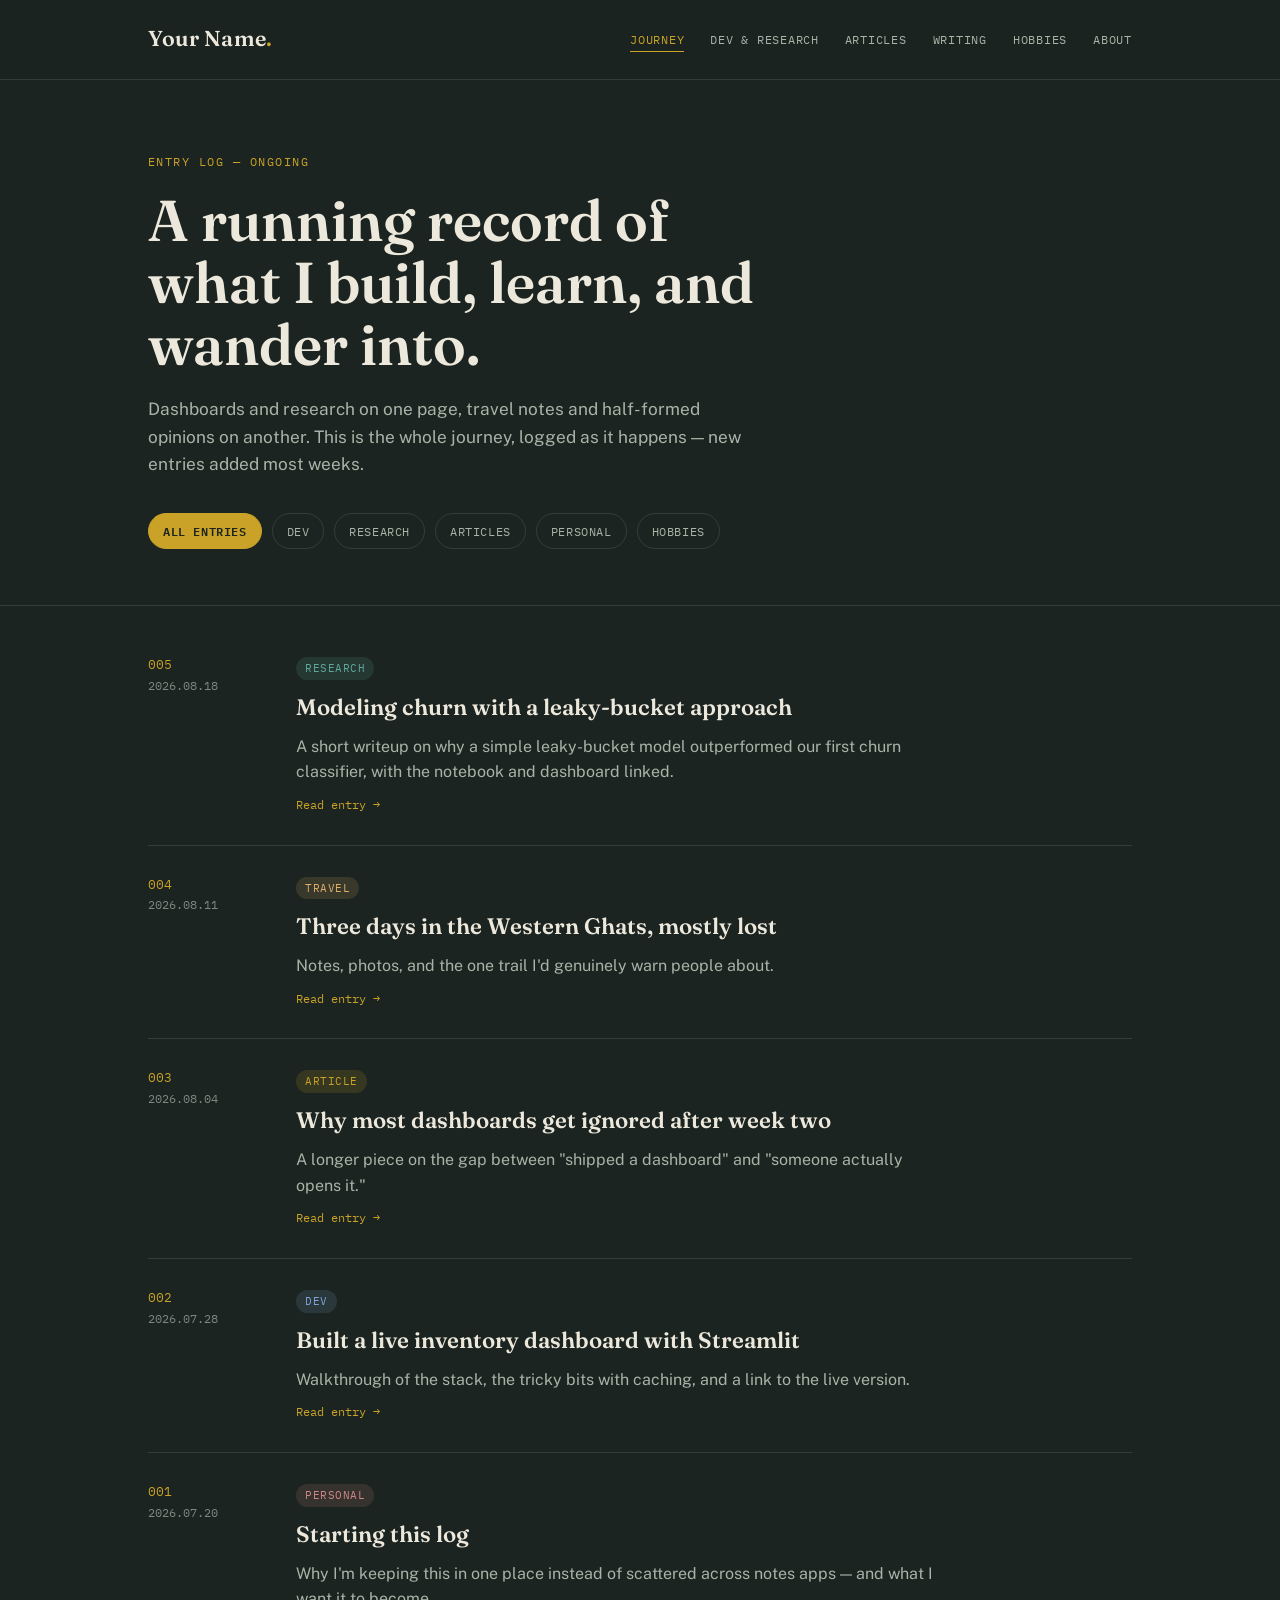
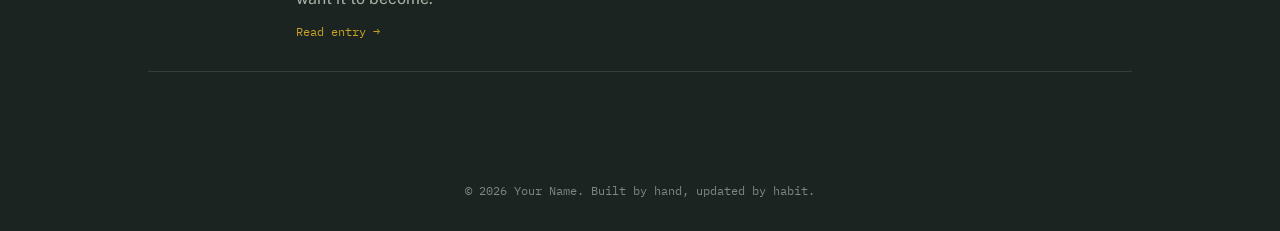
==== index.html @ 3834b9a0 "Add files via upload" ====
<!DOCTYPE html>
<html lang="en">
<head>
<meta charset="UTF-8">
<meta name="viewport" content="width=device-width, initial-scale=1.0">
<title>Your Name — The Journey Log</title>
<meta name="description" content="A running log of development work, research, writing, and life on the side.">
<link rel="preconnect" href="https://fonts.googleapis.com">
<link href="https://fonts.googleapis.com/css2?family=Fraunces:opsz,wght@9..144,500;9..144,600;9..144,700&family=Public+Sans:wght@400;500;600&family=IBM+Plex+Mono:wght@400;500&display=swap" rel="stylesheet">
<link rel="stylesheet" href="css/style.css">
</head>
<body>

<header class="site-header">
  <div class="wrap">
    <!-- EDIT: replace "Your Name" with your actual name -->
    <a href="index.html" class="brand">Your Name<span>.</span></a>
    <button class="nav-toggle" aria-label="Toggle menu">Menu</button>
    <nav class="main-nav">
      <ul>
        <li><a href="index.html" class="active">Journey</a></li>
        <li><a href="dev-research.html">Dev &amp; Research</a></li>
        <li><a href="articles.html">Articles</a></li>
        <li><a href="writing.html">Writing</a></li>
        <li><a href="hobbies.html">Hobbies</a></li>
        <li><a href="about.html">About</a></li>
      </ul>
    </nav>
  </div>
</header>

<section class="hero">
  <div class="wrap">
    <p class="kicker">Entry log — ongoing</p>
    <!-- EDIT: hero headline -->
    <h1>A running record of what I build, learn, and wander into.</h1>
    <!-- EDIT: hero subtext -->
    <p class="lede">Dashboards and research on one page, travel notes and half-formed opinions on another. This is the whole journey, logged as it happens — new entries added most weeks.</p>

    <div class="filters">
      <button data-filter="all" class="active">All entries</button>
      <button data-filter="dev">Dev</button>
      <button data-filter="research">Research</button>
      <button data-filter="articles">Articles</button>
      <button data-filter="personal">Personal</button>
      <button data-filter="hobbies">Hobbies</button>
    </div>
  </div>
</section>

<section class="log">
  <div class="wrap">

    <!-- EDIT: each block below is one journal entry. Copy/paste a block to add a new one.
         data-category must be one of: dev, research, articles, personal, hobbies -->

    <article class="entry" data-category="research">
      <div class="meta"><span class="num">005</span>2026.08.18</div>
      <div>
        <span class="tag research">Research</span>
        <h2><a href="dev-research.html#entry-005">Modeling churn with a leaky-bucket approach</a></h2>
        <p>A short writeup on why a simple leaky-bucket model outperformed our first churn classifier, with the notebook and dashboard linked.</p>
        <a class="read-more" href="dev-research.html#entry-005">Read entry →</a>
      </div>
    </article>

    <article class="entry" data-category="hobbies">
      <div class="meta"><span class="num">004</span>2026.08.11</div>
      <div>
        <span class="tag hobbies">Travel</span>
        <h3><a href="hobbies.html#entry-004">Three days in the Western Ghats, mostly lost</a></h3>
        <p>Notes, photos, and the one trail I'd genuinely warn people about.</p>
        <a class="read-more" href="hobbies.html#entry-004">Read entry →</a>
      </div>
    </article>

    <article class="entry" data-category="articles">
      <div class="meta"><span class="num">003</span>2026.08.04</div>
      <div>
        <span class="tag articles">Article</span>
        <h3><a href="articles.html#entry-003">Why most dashboards get ignored after week two</a></h3>
        <p>A longer piece on the gap between "shipped a dashboard" and "someone actually opens it."</p>
        <a class="read-more" href="articles.html#entry-003">Read entry →</a>
      </div>
    </article>

    <article class="entry" data-category="dev">
      <div class="meta"><span class="num">002</span>2026.07.28</div>
      <div>
        <span class="tag dev">Dev</span>
        <h3><a href="dev-research.html#entry-002">Built a live inventory dashboard with Streamlit</a></h3>
        <p>Walkthrough of the stack, the tricky bits with caching, and a link to the live version.</p>
        <a class="read-more" href="dev-research.html#entry-002">Read entry →</a>
      </div>
    </article>

    <article class="entry" data-category="personal">
      <div class="meta"><span class="num">001</span>2026.07.20</div>
      <div>
        <span class="tag personal">Personal</span>
        <h3><a href="writing.html#entry-001">Starting this log</a></h3>
        <p>Why I'm keeping this in one place instead of scattered across notes apps — and what I want it to become.</p>
        <a class="read-more" href="writing.html#entry-001">Read entry →</a>
      </div>
    </article>

  </div>
</section>

<footer class="site-footer">
  <div class="wrap">© 2026 Your Name. Built by hand, updated by habit.</div>
</footer>

<script src="js/main.js"></script>
</body>
</html>
---- css/style.css ----
/* =========================================================
   THE JOURNEY LOG — design tokens
   Edit the values below to change the whole site's look.
   ========================================================= */
:root {
  --bg: #1B2420;
  --bg-alt: #232E29;
  --bg-card: #202B26;
  --paper: #F3EFE4;
  --ink: #EDE8DC;
  --ink-soft: #A9B3A8;
  --ink-faint: #7C8880;
  --gold: #C9A227;
  --blue: #7FA5D6;
  --teal: #5FA79A;
  --rose: #D08689;
  --sand: #E0AD6B;
  --line: rgba(237, 232, 220, 0.12);

  --font-display: "Fraunces", Georgia, serif;
  --font-body: "Public Sans", -apple-system, BlinkMacSystemFont, sans-serif;
  --font-mono: "IBM Plex Mono", "Courier New", monospace;

  --max-width: 1040px;
}

* { box-sizing: border-box; }

html { scroll-behavior: smooth; }

body {
  margin: 0;
  background: var(--bg);
  color: var(--ink);
  font-family: var(--font-body);
  font-size: 16px;
  line-height: 1.6;
  -webkit-font-smoothing: antialiased;
}

a { color: inherit; }

img { max-width: 100%; display: block; }

.wrap {
  max-width: var(--max-width);
  margin: 0 auto;
  padding: 0 28px;
}

/* ---------- Header / nav ---------- */
.site-header {
  border-bottom: 1px solid var(--line);
  padding: 22px 0;
  position: sticky;
  top: 0;
  background: rgba(27, 36, 32, 0.92);
  backdrop-filter: blur(6px);
  z-index: 50;
}

.site-header .wrap {
  display: flex;
  align-items: center;
  justify-content: space-between;
  gap: 24px;
}

.brand {
  font-family: var(--font-display);
  font-size: 1.35rem;
  font-weight: 600;
  letter-spacing: 0.01em;
  text-decoration: none;
  color: var(--ink);
}

.brand span { color: var(--gold); }

nav.main-nav ul {
  list-style: none;
  display: flex;
  gap: 26px;
  margin: 0;
  padding: 0;
}

nav.main-nav a {
  text-decoration: none;
  font-family: var(--font-mono);
  font-size: 0.78rem;
  letter-spacing: 0.06em;
  text-transform: uppercase;
  color: var(--ink-soft);
  padding-bottom: 4px;
  border-bottom: 1px solid transparent;
  transition: color 0.15s ease, border-color 0.15s ease;
}

nav.main-nav a:hover,
nav.main-nav a.active {
  color: var(--gold);
  border-color: var(--gold);
}

.nav-toggle {
  display: none;
  background: none;
  border: 1px solid var(--line);
  color: var(--ink);
  font-family: var(--font-mono);
  font-size: 0.85rem;
  padding: 8px 12px;
  border-radius: 4px;
  cursor: pointer;
}

/* ---------- Hero ---------- */
.hero {
  padding: 72px 0 56px;
  border-bottom: 1px solid var(--line);
}

.hero .kicker {
  font-family: var(--font-mono);
  font-size: 0.78rem;
  letter-spacing: 0.12em;
  text-transform: uppercase;
  color: var(--gold);
  margin: 0 0 18px;
}

.hero h1 {
  font-family: var(--font-display);
  font-size: clamp(2.4rem, 5vw, 3.6rem);
  line-height: 1.08;
  font-weight: 600;
  margin: 0 0 20px;
  max-width: 16ch;
}

.hero p.lede {
  font-size: 1.08rem;
  color: var(--ink-soft);
  max-width: 56ch;
  margin: 0;
}

/* ---------- Category filter pills ---------- */
.filters {
  display: flex;
  flex-wrap: wrap;
  gap: 10px;
  margin: 34px 0 0;
}

.filters button {
  font-family: var(--font-mono);
  font-size: 0.74rem;
  letter-spacing: 0.05em;
  text-transform: uppercase;
  background: transparent;
  border: 1px solid var(--line);
  color: var(--ink-soft);
  padding: 7px 14px;
  border-radius: 999px;
  cursor: pointer;
  transition: all 0.15s ease;
}

.filters button:hover { border-color: var(--gold); color: var(--ink); }

.filters button.active {
  background: var(--gold);
  border-color: var(--gold);
  color: #1B2420;
  font-weight: 600;
}

/* ---------- Log feed ---------- */
.log {
  padding: 48px 0 80px;
}

.entry {
  display: grid;
  grid-template-columns: 120px 1fr;
  gap: 28px;
  padding: 28px 0;
  border-bottom: 1px solid var(--line);
}

.entry:first-child { padding-top: 0; }

.entry .meta {
  font-family: var(--font-mono);
  font-size: 0.72rem;
  color: var(--ink-faint);
  line-height: 1.7;
}

.entry .meta .num { color: var(--gold); display: block; font-size: 0.8rem; }

.tag {
  display: inline-block;
  font-family: var(--font-mono);
  font-size: 0.66rem;
  letter-spacing: 0.05em;
  text-transform: uppercase;
  padding: 3px 9px;
  border-radius: 999px;
  margin-bottom: 10px;
}

.tag.dev { background: rgba(127,165,214,0.15); color: var(--blue); }
.tag.research { background: rgba(95,167,154,0.15); color: var(--teal); }
.tag.articles { background: rgba(201,162,39,0.15); color: var(--gold); }
.tag.personal { background: rgba(208,134,137,0.15); color: var(--rose); }
.tag.hobbies { background: rgba(224,173,107,0.15); color: var(--sand); }

.entry h2, .entry h3 {
  font-family: var(--font-display);
  font-weight: 600;
  margin: 0 0 8px;
  font-size: 1.4rem;
}

.entry h2 a, .entry h3 a { text-decoration: none; color: var(--ink); }
.entry h2 a:hover, .entry h3 a:hover { color: var(--gold); }

.entry p { margin: 0; color: var(--ink-soft); max-width: 64ch; }

.entry .read-more {
  display: inline-block;
  margin-top: 10px;
  font-family: var(--font-mono);
  font-size: 0.75rem;
  color: var(--gold);
  text-decoration: none;
}

/* ---------- Page header (category pages) ---------- */
.page-head {
  padding: 56px 0 40px;
  border-bottom: 1px solid var(--line);
}

.page-head .kicker {
  font-family: var(--font-mono);
  font-size: 0.78rem;
  letter-spacing: 0.12em;
  text-transform: uppercase;
  margin: 0 0 14px;
}

.page-head h1 {
  font-family: var(--font-display);
  font-size: clamp(2rem, 4vw, 2.8rem);
  margin: 0 0 14px;
}

.page-head p { color: var(--ink-soft); max-width: 62ch; margin: 0; }

/* ---------- Sub-tabs (used on Hobbies page) ---------- */
.subtabs {
  display: flex;
  gap: 4px;
  margin: 30px 0 0;
  border-bottom: 1px solid var(--line);
}

.subtabs button {
  background: none;
  border: none;
  color: var(--ink-soft);
  font-family: var(--font-mono);
  font-size: 0.78rem;
  text-transform: uppercase;
  letter-spacing: 0.05em;
  padding: 10px 18px;
  cursor: pointer;
  border-bottom: 2px solid transparent;
  margin-bottom: -1px;
}

.subtabs button.active { color: var(--gold); border-color: var(--gold); }

.subpanel { display: none; }
.subpanel.active { display: block; }

/* ---------- Cards grid (dashboards, reading list, etc) ---------- */
.card-grid {
  display: grid;
  grid-template-columns: repeat(auto-fill, minmax(280px, 1fr));
  gap: 22px;
  padding: 40px 0 70px;
}

.card {
  background: var(--bg-card);
  border: 1px solid var(--line);
  border-radius: 8px;
  padding: 22px;
}

.card .tag { margin-bottom: 12px; }

.card h3 {
  font-family: var(--font-display);
  font-size: 1.15rem;
  margin: 0 0 10px;
}

.card p { color: var(--ink-soft); font-size: 0.94rem; margin: 0 0 14px; }

.card .embed-note {
  font-family: var(--font-mono);
  font-size: 0.7rem;
  color: var(--ink-faint);
  border-top: 1px dashed var(--line);
  padding-top: 10px;
  margin-top: 10px;
}

.card a.card-link {
  font-family: var(--font-mono);
  font-size: 0.75rem;
  color: var(--gold);
  text-decoration: none;
}

/* ---------- About / footer ---------- */
.about-block {
  padding: 56px 0 70px;
  display: grid;
  grid-template-columns: 1fr 1.6fr;
  gap: 40px;
  border-bottom: 1px solid var(--line);
}

.about-block .portrait {
  width: 100%;
  aspect-ratio: 1;
  border-radius: 8px;
  background: linear-gradient(135deg, var(--bg-card), var(--bg-alt));
  border: 1px solid var(--line);
  display: flex;
  align-items: center;
  justify-content: center;
  font-family: var(--font-mono);
  font-size: 0.75rem;
  color: var(--ink-faint);
  text-align: center;
  padding: 20px;
}

.about-block h2 {
  font-family: var(--font-display);
  font-size: 1.7rem;
  margin: 0 0 16px;
}

.about-block p { color: var(--ink-soft); margin: 0 0 14px; }

.social-links { display: flex; gap: 16px; margin-top: 18px; }

.social-links a {
  font-family: var(--font-mono);
  font-size: 0.78rem;
  color: var(--gold);
  text-decoration: none;
  border: 1px solid var(--line);
  padding: 8px 14px;
  border-radius: 6px;
}

.social-links a:hover { border-color: var(--gold); }

.site-footer {
  padding: 30px 0;
  font-family: var(--font-mono);
  font-size: 0.72rem;
  color: var(--ink-faint);
  text-align: center;
}

/* ---------- Responsive ---------- */
@media (max-width: 720px) {
  nav.main-nav { display: none; }
  nav.main-nav.open { display: block; }
  .site-header .wrap { flex-wrap: wrap; }
  nav.main-nav ul { flex-direction: column; gap: 14px; width: 100%; padding-top: 16px; }
  .nav-toggle { display: block; }
  .entry { grid-template-columns: 1fr; gap: 8px; }
  .about-block { grid-template-columns: 1fr; }
  .about-block .portrait { max-width: 200px; }
}

/* Respect reduced motion */
@media (prefers-reduced-motion: reduce) {
  html { scroll-behavior: auto; }
  * { transition: none !important; }
}

/* Keyboard focus visibility */
a:focus-visible, button:focus-visible {
  outline: 2px solid var(--gold);
  outline-offset: 2px;
}
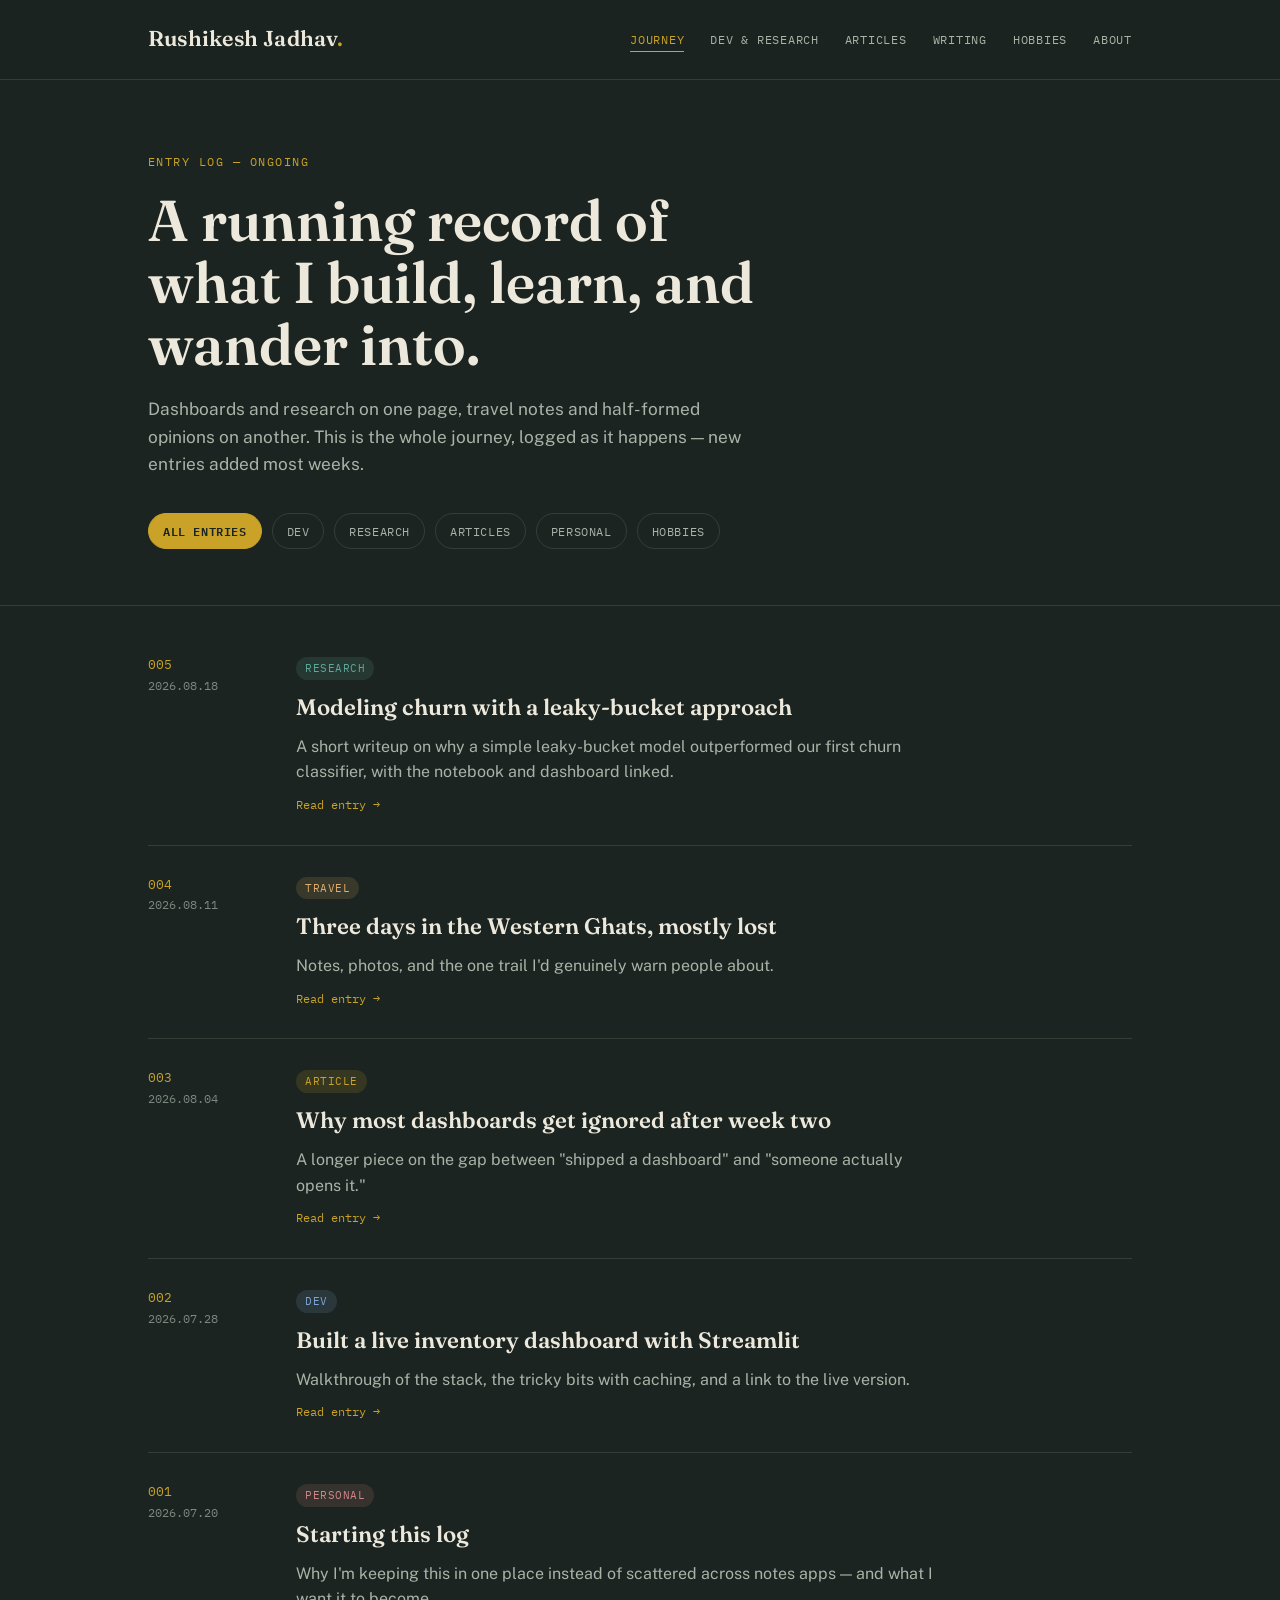
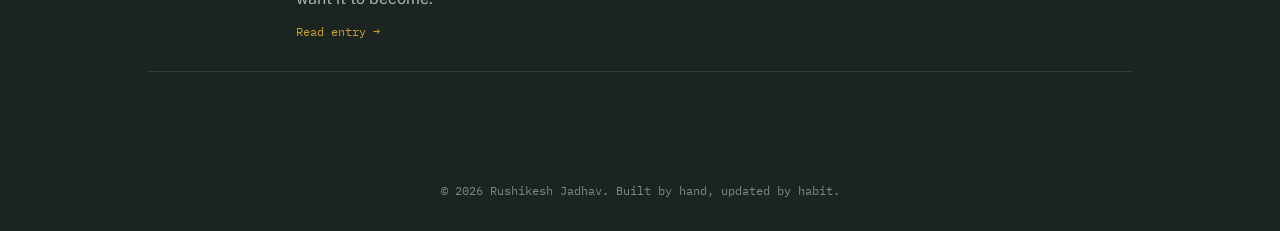
==== commit fc5569aa: "Add files via upload" ====
--- a/index.html
+++ b/index.html
@@ -3,7 +3,7 @@
 <head>
 <meta charset="UTF-8">
 <meta name="viewport" content="width=device-width, initial-scale=1.0">
-<title>Your Name — The Journey Log</title>
+<title>Rushikesh Jadhav — The Journey Log</title>
 <meta name="description" content="A running log of development work, research, writing, and life on the side.">
 <link rel="preconnect" href="https://fonts.googleapis.com">
 <link href="https://fonts.googleapis.com/css2?family=Fraunces:opsz,wght@9..144,500;9..144,600;9..144,700&family=Public+Sans:wght@400;500;600&family=IBM+Plex+Mono:wght@400;500&display=swap" rel="stylesheet">
@@ -13,8 +13,8 @@
 
 <header class="site-header">
   <div class="wrap">
-    <!-- EDIT: replace "Your Name" with your actual name -->
-    <a href="index.html" class="brand">Your Name<span>.</span></a>
+    <!-- EDIT: replace "Rushikesh Jadhav" with your actual name -->
+    <a href="index.html" class="brand">Rushikesh Jadhav<span>.</span></a>
     <button class="nav-toggle" aria-label="Toggle menu">Menu</button>
     <nav class="main-nav">
       <ul>
@@ -108,7 +108,7 @@
 </section>
 
 <footer class="site-footer">
-  <div class="wrap">© 2026 Your Name. Built by hand, updated by habit.</div>
+  <div class="wrap">© 2026 Rushikesh Jadhav. Built by hand, updated by habit.</div>
 </footer>
 
 <script src="js/main.js"></script>
